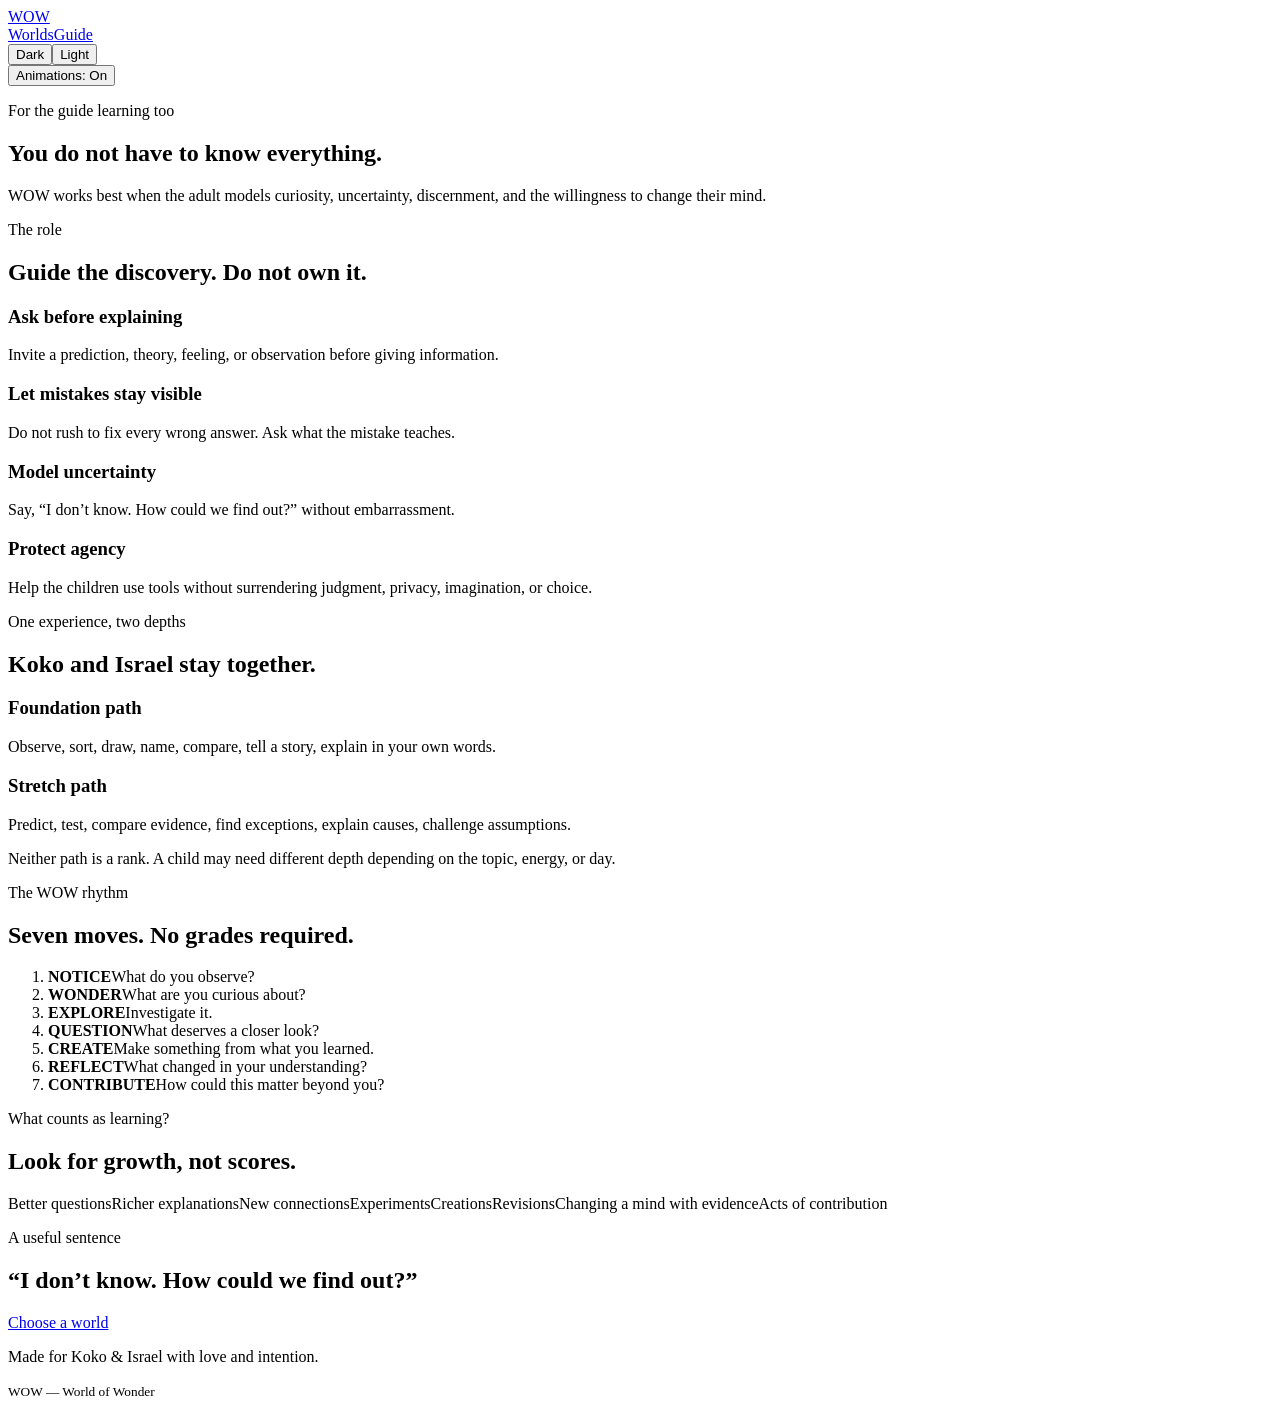
==== guide.html @ 4673f1e8 "Add WOW guide page" ====
<!doctype html>
<html lang="en">
<head>
  <meta charset="utf-8">
  <meta name="viewport" content="width=device-width,initial-scale=1">
  <title>WOW — Guide</title>
  <link rel="preconnect" href="https://fonts.googleapis.com">
  <link rel="preconnect" href="https://fonts.gstatic.com" crossorigin>
  <link href="https://fonts.googleapis.com/css2?family=DM+Sans:wght@400;500;600&family=Fredoka:wght@500;600;700&display=swap" rel="stylesheet">
  <link rel="stylesheet" href="styles.css?v=1">
</head>
<body>
  <header class="topbar">
    <a class="brand" href="index.html">WOW</a>
    <nav><a href="worlds.html">Worlds</a><a class="active" href="guide.html">Guide</a></nav>
    <div class="controls"><div class="theme-switch" role="group" aria-label="Theme"><button id="darkTheme" type="button" aria-pressed="true">Dark</button><button id="lightTheme" type="button" aria-pressed="false">Light</button></div><button id="animationToggle" class="control-btn" type="button" aria-pressed="true">Animations: On</button></div>
  </header>

  <main class="page-shell">
    <section class="page-intro">
      <p class="eyebrow">For the guide learning too</p>
      <h1>You do not have to know everything.</h1>
      <p>WOW works best when the adult models curiosity, uncertainty, discernment, and the willingness to change their mind.</p>
    </section>

    <section class="guide-section">
      <p class="eyebrow">The role</p>
      <h2>Guide the discovery. Do not own it.</h2>
      <div class="guide-grid">
        <article><h3>Ask before explaining</h3><p>Invite a prediction, theory, feeling, or observation before giving information.</p></article>
        <article><h3>Let mistakes stay visible</h3><p>Do not rush to fix every wrong answer. Ask what the mistake teaches.</p></article>
        <article><h3>Model uncertainty</h3><p>Say, “I don’t know. How could we find out?” without embarrassment.</p></article>
        <article><h3>Protect agency</h3><p>Help the children use tools without surrendering judgment, privacy, imagination, or choice.</p></article>
      </div>
    </section>

    <section class="guide-section quiet-panel">
      <p class="eyebrow">One experience, two depths</p>
      <h2>Koko and Israel stay together.</h2>
      <div class="two-paths">
        <div><h3>Foundation path</h3><p>Observe, sort, draw, name, compare, tell a story, explain in your own words.</p></div>
        <div><h3>Stretch path</h3><p>Predict, test, compare evidence, find exceptions, explain causes, challenge assumptions.</p></div>
      </div>
      <p class="soft-note">Neither path is a rank. A child may need different depth depending on the topic, energy, or day.</p>
    </section>

    <section class="guide-section">
      <p class="eyebrow">The WOW rhythm</p>
      <h2>Seven moves. No grades required.</h2>
      <ol class="rhythm-list">
        <li><strong>NOTICE</strong><span>What do you observe?</span></li>
        <li><strong>WONDER</strong><span>What are you curious about?</span></li>
        <li><strong>EXPLORE</strong><span>Investigate it.</span></li>
        <li><strong>QUESTION</strong><span>What deserves a closer look?</span></li>
        <li><strong>CREATE</strong><span>Make something from what you learned.</span></li>
        <li><strong>REFLECT</strong><span>What changed in your understanding?</span></li>
        <li><strong>CONTRIBUTE</strong><span>How could this matter beyond you?</span></li>
      </ol>
    </section>

    <section class="guide-section quiet-panel">
      <p class="eyebrow">What counts as learning?</p>
      <h2>Look for growth, not scores.</h2>
      <div class="evidence-list">
        <span>Better questions</span><span>Richer explanations</span><span>New connections</span><span>Experiments</span><span>Creations</span><span>Revisions</span><span>Changing a mind with evidence</span><span>Acts of contribution</span>
      </div>
    </section>

    <section class="closing-block">
      <p class="eyebrow">A useful sentence</p>
      <h2>“I don’t know. How could we find out?”</h2>
      <a class="button primary" href="worlds.html">Choose a world</a>
    </section>
  </main>

  <footer><p>Made for Koko &amp; Israel with love and intention.</p><small>WOW — World of Wonder</small></footer>
  <script src="script.js?v=1"></script>
</body>
</html>
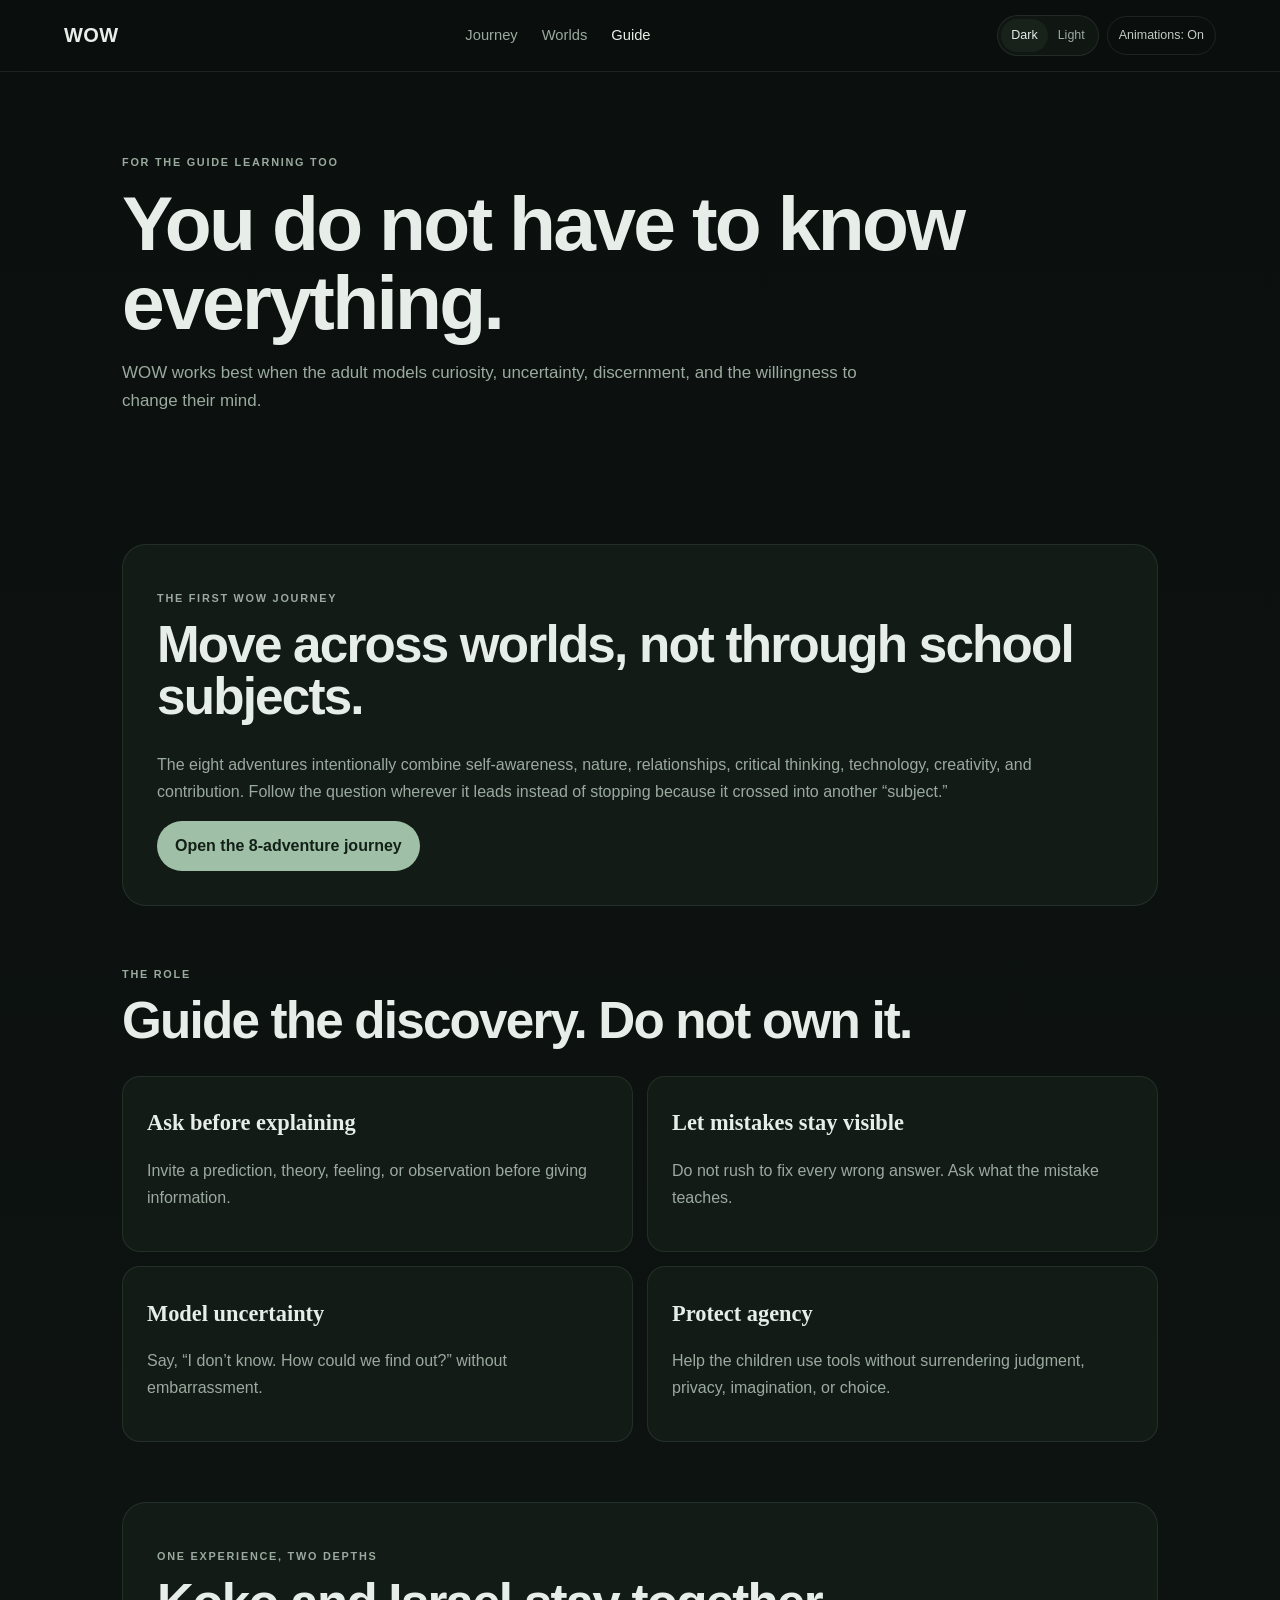
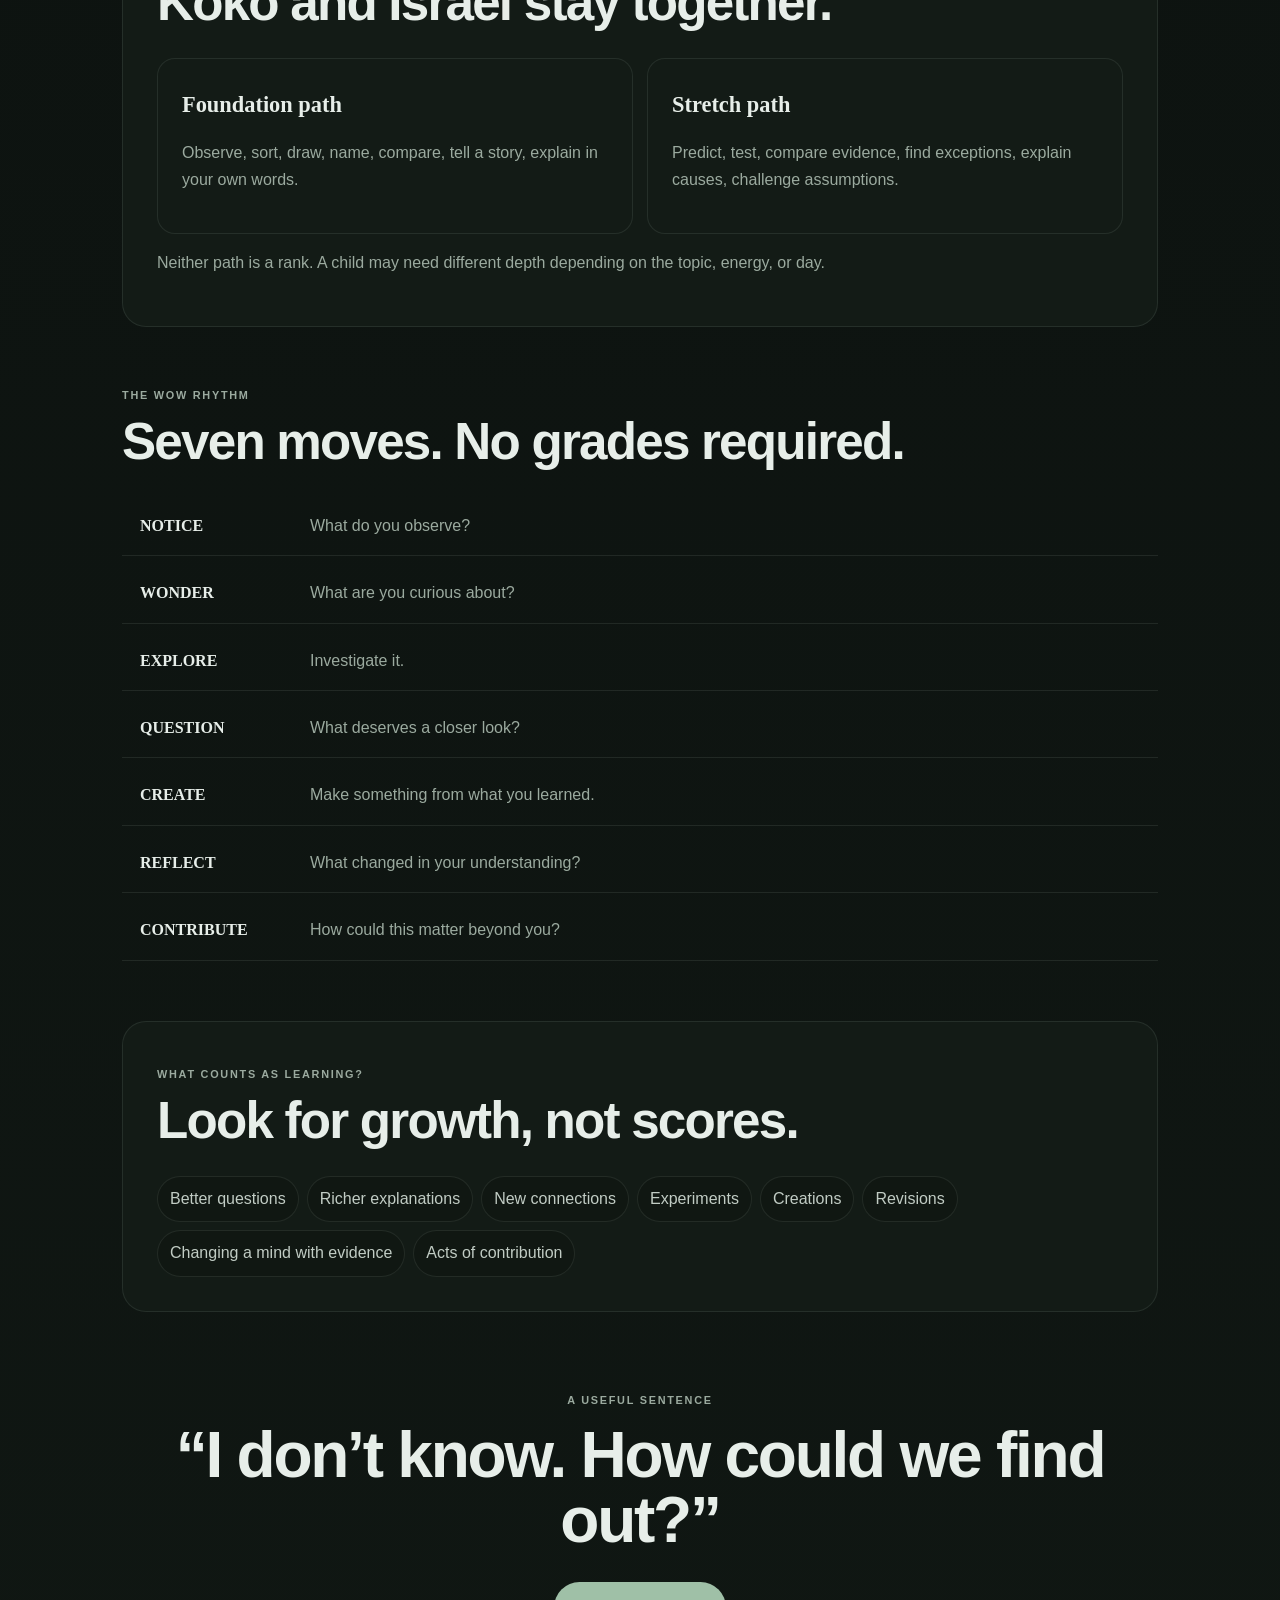
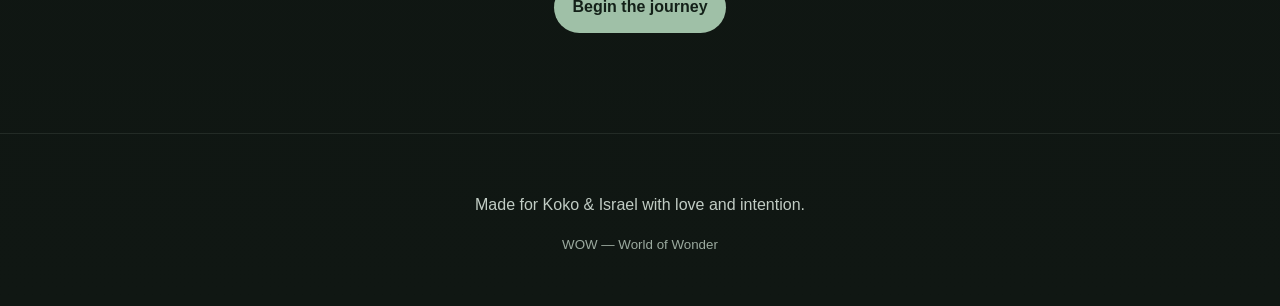
==== commit fccc8163: "Connect parent guide to the cross-world journey" ====
--- a/guide.html
+++ b/guide.html
@@ -7,12 +7,12 @@
   <link rel="preconnect" href="https://fonts.googleapis.com">
   <link rel="preconnect" href="https://fonts.gstatic.com" crossorigin>
   <link href="https://fonts.googleapis.com/css2?family=DM+Sans:wght@400;500;600&family=Fredoka:wght@500;600;700&display=swap" rel="stylesheet">
-  <link rel="stylesheet" href="styles.css?v=1">
+  <link rel="stylesheet" href="styles.css?v=2">
 </head>
 <body>
   <header class="topbar">
     <a class="brand" href="index.html">WOW</a>
-    <nav><a href="worlds.html">Worlds</a><a class="active" href="guide.html">Guide</a></nav>
+    <nav><a href="journey.html">Journey</a><a href="worlds.html">Worlds</a><a class="active" href="guide.html">Guide</a></nav>
     <div class="controls"><div class="theme-switch" role="group" aria-label="Theme"><button id="darkTheme" type="button" aria-pressed="true">Dark</button><button id="lightTheme" type="button" aria-pressed="false">Light</button></div><button id="animationToggle" class="control-btn" type="button" aria-pressed="true">Animations: On</button></div>
   </header>
 
@@ -21,6 +21,13 @@
       <p class="eyebrow">For the guide learning too</p>
       <h1>You do not have to know everything.</h1>
       <p>WOW works best when the adult models curiosity, uncertainty, discernment, and the willingness to change their mind.</p>
+    </section>
+
+    <section class="guide-section quiet-panel">
+      <p class="eyebrow">The first WOW journey</p>
+      <h2>Move across worlds, not through school subjects.</h2>
+      <p class="soft-note">The eight adventures intentionally combine self-awareness, nature, relationships, critical thinking, technology, creativity, and contribution. Follow the question wherever it leads instead of stopping because it crossed into another “subject.”</p>
+      <a class="button primary" href="journey.html">Open the 8-adventure journey</a>
     </section>
 
     <section class="guide-section">
@@ -69,11 +76,11 @@
     <section class="closing-block">
       <p class="eyebrow">A useful sentence</p>
       <h2>“I don’t know. How could we find out?”</h2>
-      <a class="button primary" href="worlds.html">Choose a world</a>
+      <a class="button primary" href="journey.html">Begin the journey</a>
     </section>
   </main>
 
   <footer><p>Made for Koko &amp; Israel with love and intention.</p><small>WOW — World of Wonder</small></footer>
-  <script src="script.js?v=1"></script>
+  <script src="script.js?v=2"></script>
 </body>
 </html>
--- a/styles.css
+++ b/styles.css
@@ -0,0 +1,2 @@
+:root{--bg:#0b100e;--bg2:#101713;--panel:#131b16;--panel2:#18221b;--text:#e7eee9;--muted:#9baa9f;--soft:#c1ccc4;--line:rgba(220,235,225,.09);--accent:#9fc0a7;--accent-strong:#bfd5c5;--surface:#101712;--surface2:#172019;--shadow:0 18px 60px rgba(0,0,0,.18);--radius:28px;--nav:rgba(11,16,14,.9)}body.light-theme{--bg:#f2efe6;--bg2:#e9e5da;--panel:#f8f6ef;--panel2:#efebe0;--text:#253129;--muted:#68736b;--soft:#435047;--line:rgba(45,66,53,.12);--accent:#6f9479;--accent-strong:#557660;--surface:#fbf9f2;--surface2:#eee9de;--shadow:0 14px 40px rgba(60,72,64,.08);--nav:rgba(242,239,230,.92)}*{box-sizing:border-box}html{scroll-behavior:smooth}body{margin:0;background:linear-gradient(180deg,var(--bg) 0%,var(--bg2) 100%);color:var(--text);font-family:'DM Sans',sans-serif;line-height:1.65;min-height:100vh;transition:background .3s ease,color .3s ease}a{color:inherit}.topbar{position:sticky;top:0;z-index:20;display:flex;align-items:center;justify-content:space-between;gap:20px;padding:15px clamp(18px,5vw,64px);background:var(--nav);backdrop-filter:blur(14px);border-bottom:1px solid var(--line)}.brand{font-family:'Fredoka',sans-serif;font-weight:700;font-size:1.25rem;text-decoration:none;letter-spacing:.02em}.topbar nav{display:flex;gap:24px}.topbar nav a{text-decoration:none;color:var(--muted);font-size:.92rem}.topbar nav a:hover,.topbar nav a.active{color:var(--text)}.controls{display:flex;gap:8px;align-items:center}.theme-switch{display:flex;border:1px solid var(--line);border-radius:999px;padding:3px;background:var(--surface)}.theme-switch button,.control-btn{font:inherit;font-size:.78rem;cursor:pointer}.theme-switch button{border:0;background:transparent;color:var(--muted);border-radius:999px;padding:6px 10px}.theme-switch button[aria-pressed='true']{background:var(--panel2);color:var(--text)}.control-btn{border:1px solid var(--line);background:transparent;color:var(--soft);border-radius:999px;padding:8px 11px}.hero{min-height:72vh;display:grid;grid-template-columns:1.2fr .8fr;gap:64px;align-items:center;padding:clamp(54px,8vw,110px) clamp(22px,7vw,110px)}.hero h1,.page-intro h1,.invitation h2,.section-heading h2,.guide-section h2,.closing-block h2,.world-row h2,.journey-hero h1,.journey-invite h2,.mission h2,.journey-closing h2{font-family:'Fredoka',sans-serif;letter-spacing:-.035em;line-height:1.03;font-weight:600}.hero h1{font-size:clamp(3.5rem,7vw,7rem);margin:.14em 0;max-width:900px}.lede,.page-intro>p:last-child{color:var(--muted);font-size:1.06rem;max-width:760px}.eyebrow{text-transform:uppercase;letter-spacing:.16em;font-size:.68rem;color:var(--muted);font-weight:600}.hero-actions{display:flex;gap:10px;flex-wrap:wrap;margin-top:28px}.button{display:inline-flex;align-items:center;justify-content:center;text-decoration:none;border-radius:999px;padding:12px 18px;font-weight:600}.primary{background:var(--accent);color:#132018}.secondary{border:1px solid var(--line);background:transparent;color:var(--soft)}.wonder-scene{position:relative;aspect-ratio:1;display:grid;place-items:center;max-width:440px;margin:auto}.wonder-core{width:34%;aspect-ratio:1;border-radius:50%;display:grid;place-items:center;font-family:'Fredoka';font-size:3rem;color:#152019;background:radial-gradient(circle at 34% 30%,#eff6f0 0%,var(--accent-strong) 16%,var(--accent) 42%,#4f7059 70%,#1a2b20 100%);box-shadow:0 0 50px rgba(144,181,154,.25);animation:breathe 6s ease-in-out infinite}.orbit{position:absolute;border:1px solid var(--line);border-radius:50%;animation:spin 22s linear infinite}.orbit-one{width:66%;height:66%}.orbit-two{width:92%;height:48%;animation-duration:30s;transform:rotate(30deg)}.spark{position:absolute;width:8px;height:8px;border-radius:50%;background:var(--accent-strong);box-shadow:0 0 14px var(--accent);animation:float 5s ease-in-out infinite alternate}.s1{top:18%;left:23%}.s2{top:42%;right:7%;animation-delay:-1s}.s3{bottom:16%;left:39%;animation-delay:-2s}.s4{top:10%;right:30%;animation-delay:-3s}@keyframes breathe{50%{transform:scale(1.06);box-shadow:0 0 72px rgba(144,181,154,.35)}}@keyframes spin{to{transform:rotate(360deg)}}@keyframes float{to{transform:translateY(14px) translateX(8px)}}.invitation{text-align:center;max-width:900px;margin:30px auto 100px;padding:0 24px}.invitation h2{font-size:clamp(2.2rem,5vw,4.6rem);margin:.25em 0}.text-button,.wonder-chip{border:0;background:transparent;color:var(--accent-strong);font:inherit;cursor:pointer;text-decoration:underline;text-underline-offset:4px}.journey-invite{max-width:1080px;margin:0 auto 110px;padding:46px clamp(24px,5vw,58px);border:1px solid var(--line);border-radius:30px;background:linear-gradient(145deg,var(--panel),var(--surface));box-shadow:var(--shadow)}.journey-invite h2{font-size:clamp(2.2rem,4.4vw,4.3rem);margin:.2em 0}.journey-invite>div:first-child>p:last-child{color:var(--muted);max-width:760px}.journey-mini-path{display:flex;flex-wrap:wrap;gap:10px 14px;align-items:center;margin:30px 0}.journey-mini-path span{font-family:'Fredoka';font-size:1.05rem;padding:8px 12px;border:1px solid var(--line);border-radius:999px;background:var(--surface)}.journey-mini-path b{color:var(--muted);font-weight:400}.world-preview{padding:0 clamp(22px,6vw,90px) 100px}.section-heading{max-width:760px;margin-bottom:30px}.section-heading h2{font-size:clamp(2.4rem,5vw,4.6rem);margin:.2em 0}.world-grid{display:grid;grid-template-columns:repeat(2,1fr);gap:14px}.world-card{display:block;text-decoration:none;padding:28px;border:1px solid var(--line);border-radius:22px;background:var(--panel);transition:transform .25s ease,background .25s ease,border-color .25s ease}.world-card:hover{transform:translateY(-4px);background:var(--panel2)}.world-card>span{font-size:.72rem;color:var(--muted)}.world-card h3{font-family:'Fredoka';font-size:1.6rem;margin:.35em 0}.world-card p{color:var(--muted);margin:0}.all-worlds{display:inline-block;margin-top:24px;color:var(--soft)}.rhythm-section{padding:100px clamp(22px,5vw,70px);text-align:center;border-top:1px solid var(--line)}.rhythm-line{display:flex;flex-wrap:wrap;justify-content:center;gap:10px 14px;align-items:center;margin:28px auto;max-width:1050px}.rhythm-line span{font-family:'Fredoka';font-size:clamp(1.15rem,2.2vw,1.8rem)}.rhythm-line b{color:var(--muted);font-weight:400}.rhythm-note{color:var(--muted);max-width:680px;margin:auto}.page-shell{max-width:1080px;margin:auto;padding:72px 22px 100px}.page-intro{padding-bottom:52px}.page-intro h1{font-size:clamp(3.2rem,6vw,6.2rem);margin:.15em 0}.world-list{display:grid;gap:16px}.world-row{display:grid;grid-template-columns:72px 1fr;gap:24px;padding:34px 30px;border:1px solid var(--line);border-radius:24px;background:var(--panel)}.world-number{width:52px;height:52px;border-radius:50%;display:grid;place-items:center;background:var(--panel2);color:var(--muted);font-size:.8rem}.world-row h2{font-size:clamp(1.8rem,3.5vw,3rem);margin:.18em 0}.world-row p{color:var(--muted);max-width:760px}.linked-world{border-color:rgba(159,192,167,.22)}.wonder-modal{position:fixed;inset:0;background:rgba(0,0,0,.6);display:grid;place-items:center;padding:24px;z-index:50}.wonder-modal[hidden]{display:none}.wonder-dialog{position:relative;max-width:620px;background:var(--panel);border:1px solid var(--line);border-radius:26px;padding:38px;box-shadow:var(--shadow)}.wonder-dialog h2{font-family:'Fredoka';font-size:clamp(2rem,4vw,3.3rem);line-height:1.05;margin:.2em 0}.wonder-dialog>p:last-child{color:var(--muted)}.close-btn{position:absolute;top:14px;right:14px;border:0;background:transparent;color:var(--muted);font-size:1.7rem;cursor:pointer}.guide-section{margin:60px 0}.guide-section>h2{font-size:clamp(2.2rem,4vw,4rem);margin:.2em 0 28px}.guide-grid,.two-paths{display:grid;grid-template-columns:repeat(2,1fr);gap:14px}.guide-grid article,.two-paths>div{padding:24px;border:1px solid var(--line);border-radius:18px;background:var(--panel)}.guide-grid h3,.two-paths h3{font-family:'Fredoka';font-size:1.4rem;margin:.2em 0}.guide-grid p,.two-paths p,.soft-note{color:var(--muted)}.quiet-panel{padding:34px;border:1px solid var(--line);border-radius:24px;background:var(--panel)}.rhythm-list{list-style:none;padding:0;margin:0;display:grid;gap:8px}.rhythm-list li{display:grid;grid-template-columns:150px 1fr;gap:20px;padding:16px 18px;border-bottom:1px solid var(--line)}.rhythm-list strong{font-family:'Fredoka'}.rhythm-list span{color:var(--muted)}.evidence-list{display:flex;flex-wrap:wrap;gap:8px}.evidence-list span{padding:9px 12px;border:1px solid var(--line);border-radius:999px;color:var(--soft);background:var(--surface)}.closing-block{text-align:center;margin-top:80px}.closing-block h2{font-size:clamp(2.4rem,5vw,4.8rem);margin:.2em 0 28px}
+.journey-shell{max-width:1120px;margin:auto;padding:70px 22px 110px}.journey-hero{max-width:900px;margin-bottom:70px}.journey-hero h1{font-size:clamp(3.3rem,6.2vw,6.4rem);margin:.15em 0}.journey-hero>p:last-of-type{color:var(--muted);font-size:1.08rem;max-width:760px}.journey-progress{margin-top:32px;max-width:620px}.progress-track{height:8px;border-radius:999px;background:var(--panel2);overflow:hidden;border:1px solid var(--line)}.progress-track span{display:block;height:100%;width:0;background:var(--accent);transition:width .45s ease}.journey-progress p{font-size:.82rem;color:var(--muted);margin-top:9px}.journey-map{position:relative;display:grid;gap:18px}.journey-map:before{content:'';position:absolute;left:30px;top:30px;bottom:30px;width:1px;background:linear-gradient(var(--accent),var(--line),var(--accent));opacity:.45}.mission{position:relative;display:grid;grid-template-columns:62px 1fr;gap:22px}.mission-marker{z-index:2;width:60px;height:60px;border-radius:50%;display:grid;place-items:center;background:var(--panel2);border:1px solid var(--line);font-family:'Fredoka';color:var(--muted);transition:.3s ease}.mission.discovered .mission-marker{background:var(--accent);color:#132018;box-shadow:0 0 30px rgba(159,192,167,.18)}.mission-body{padding:28px;border:1px solid var(--line);border-radius:24px;background:var(--panel);transition:border-color .3s ease,transform .3s ease}.mission.discovered .mission-body{border-color:rgba(159,192,167,.3)}.mission h2{font-size:clamp(1.8rem,3.6vw,3.2rem);margin:.25em 0}.mission-intro{color:var(--muted);max-width:800px}.world-tags{display:flex;flex-wrap:wrap;gap:7px;margin:0}.world-tags span{font-size:.68rem;text-transform:uppercase;letter-spacing:.08em;color:var(--muted);padding:6px 9px;border:1px solid var(--line);border-radius:999px;background:var(--surface)}.mission-details{display:none;border-top:1px solid var(--line);margin-top:22px;padding-top:6px}.mission.open .mission-details{display:block;animation:reveal .35s ease}.mission-details h3{font-family:'Fredoka';font-size:1.05rem;margin:20px 0 4px}.mission-details p{color:var(--muted);margin-top:0;max-width:820px}.mission-details a{color:var(--accent-strong)}.mission-toggle,.discover-btn{font:inherit;cursor:pointer;border-radius:999px;padding:9px 13px;margin-top:14px;margin-right:8px}.mission-toggle{background:transparent;color:var(--soft);border:1px solid var(--line)}.discover-btn{background:var(--accent);color:#132018;border:1px solid transparent;font-weight:600}.mission.discovered .discover-btn{background:transparent;color:var(--accent-strong);border-color:rgba(159,192,167,.3)}.final-mission .mission-body{background:linear-gradient(145deg,var(--panel),var(--surface2))}.journey-closing{text-align:center;max-width:820px;margin:100px auto 0}.journey-closing h2{font-size:clamp(2.5rem,5vw,4.8rem);margin:.2em 0}.journey-closing>p:nth-of-type(2){color:var(--muted);margin-bottom:26px}@keyframes reveal{from{opacity:0;transform:translateY(-5px)}to{opacity:1;transform:none}}footer{text-align:center;border-top:1px solid var(--line);padding:42px 18px 50px;color:var(--soft)}footer small{display:block;margin-top:5px;color:var(--muted)}.reduce-motion *{animation:none!important;transition:none!important;scroll-behavior:auto!important}@media(max-width:820px){.topbar nav{display:none}.hero{grid-template-columns:1fr;min-height:auto}.world-grid,.guide-grid,.two-paths{grid-template-columns:1fr}.world-row{grid-template-columns:1fr}.world-number{width:42px;height:42px}.rhythm-list li{grid-template-columns:1fr;gap:4px}.journey-map:before{left:23px}.mission{grid-template-columns:48px 1fr;gap:14px}.mission-marker{width:46px;height:46px}.mission-body{padding:22px}}@media(max-width:560px){.controls{gap:5px}.control-btn{display:none}.theme-switch button{padding:6px 8px}.hero{padding:46px 22px}.hero h1{font-size:3.3rem}.page-shell,.journey-shell{padding-top:46px}.world-row{padding:26px 22px}.wonder-dialog{padding:32px 24px}.topbar{padding-inline:14px}.journey-invite{margin-left:12px;margin-right:12px}.journey-map:before{display:none}.mission{grid-template-columns:1fr}.mission-marker{width:42px;height:42px}.mission h2{font-size:2rem}}
